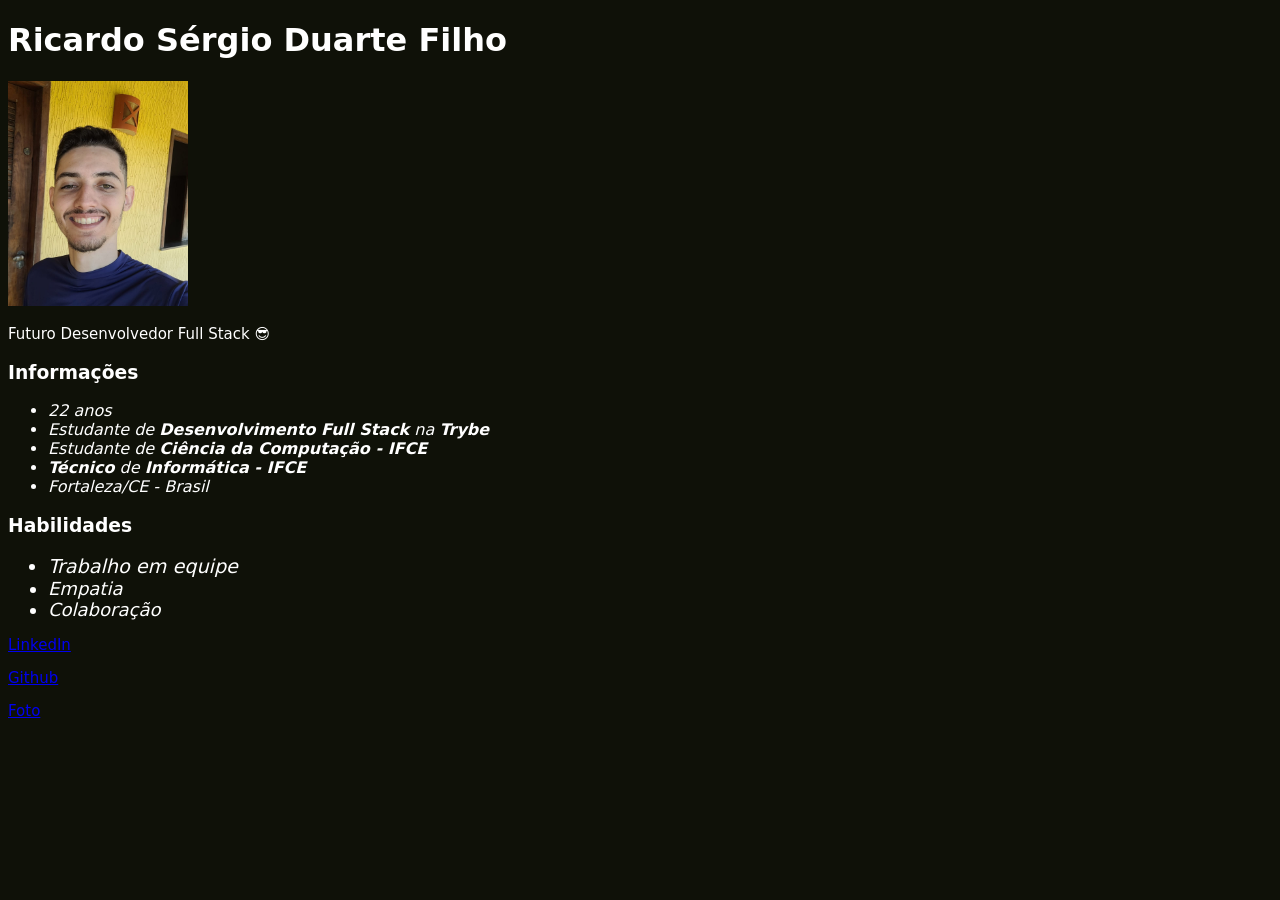
==== index.html @ 1f21696d "Ajuste de texto" ====
<!DOCTYPE html>
<html lang="pt-br">
<head>
    <meta charset="UTF-8">
    <meta http-equiv="X-UA-Compatible" content="IE=edge">
    <meta name="viewport" content="width=device-width, initial-scale=1.0">
    <title>Ricardo Sérgio Duarte Filho</title>
    <link rel="stylesheet" href="style.css">
</head>
<body>

    <h1 class="fonte">Ricardo Sérgio Duarte Filho</h1>

    <img id="foto" src="minha-foto.jpeg" alt="minha-foto" width="180px">

    <p class="fonte">Futuro Desenvolvedor Full Stack 😎</p>

    <h3 class="fonte">Informações</h3>
    <ul class="fonte">
        <li>22 anos</li>
        <li>Estudante de <strong>Desenvolvimento Full Stack</strong> na <strong>Trybe</strong></li>
        <li>Estudante de <strong>Ciência da Computação - IFCE</strong></li>
        <li><strong>Técnico</strong> de <strong>Informática - IFCE</strong></li>
        <li><em>Fortaleza/CE - Brasil</em></li>
    </ul>

    <h3 class="fonte"><strong>Habilidades</strong></h3>
    <ul>
        <li class="habilidade1">Trabalho em equipe</li>
        <li class="habilidade2">Empatia</li>
        <li class="habilidade3">Colaboração</li>
    </ul>

    <p class="fonte"><a target="_blank" href="https://www.linkedin.com/in/ricardo-duarte-6b5910116/">LinkedIn</a></p>
    <p class="fonte"><a href="https://github.com/ricardosergiodf" target="_blank">Github</a></p>

    <p class="fonte"><a href="#foto">Foto</a></p>

</body>
</html>
---- style.css ----
.fonte{
    font-family: system-ui, -apple-system, BlinkMacSystemFont, 'Segoe UI', Roboto, Oxygen, Ubuntu, Cantarell, 'Open Sans', 'Helvetica Neue', sans-serif;
    color: white;
}
.habilidade1{
    font-size: larger;
}
.habilidade2{
    font-size: large;
}
.habilidade3{
    font-size: large;
}
body{
    background-color: #0F1108;
}
ul{
    color: white;
}
h3{
    color: white;
}
link{
    color: aqua;
}
p{
    font-size: 15px;
}
li{
    font-family: system-ui, -apple-system, BlinkMacSystemFont, 'Segoe UI', Roboto, Oxygen, Ubuntu, Cantarell, 'Open Sans', 'Helvetica Neue', sans-serif;
    color: white;
    font-style: italic;
}
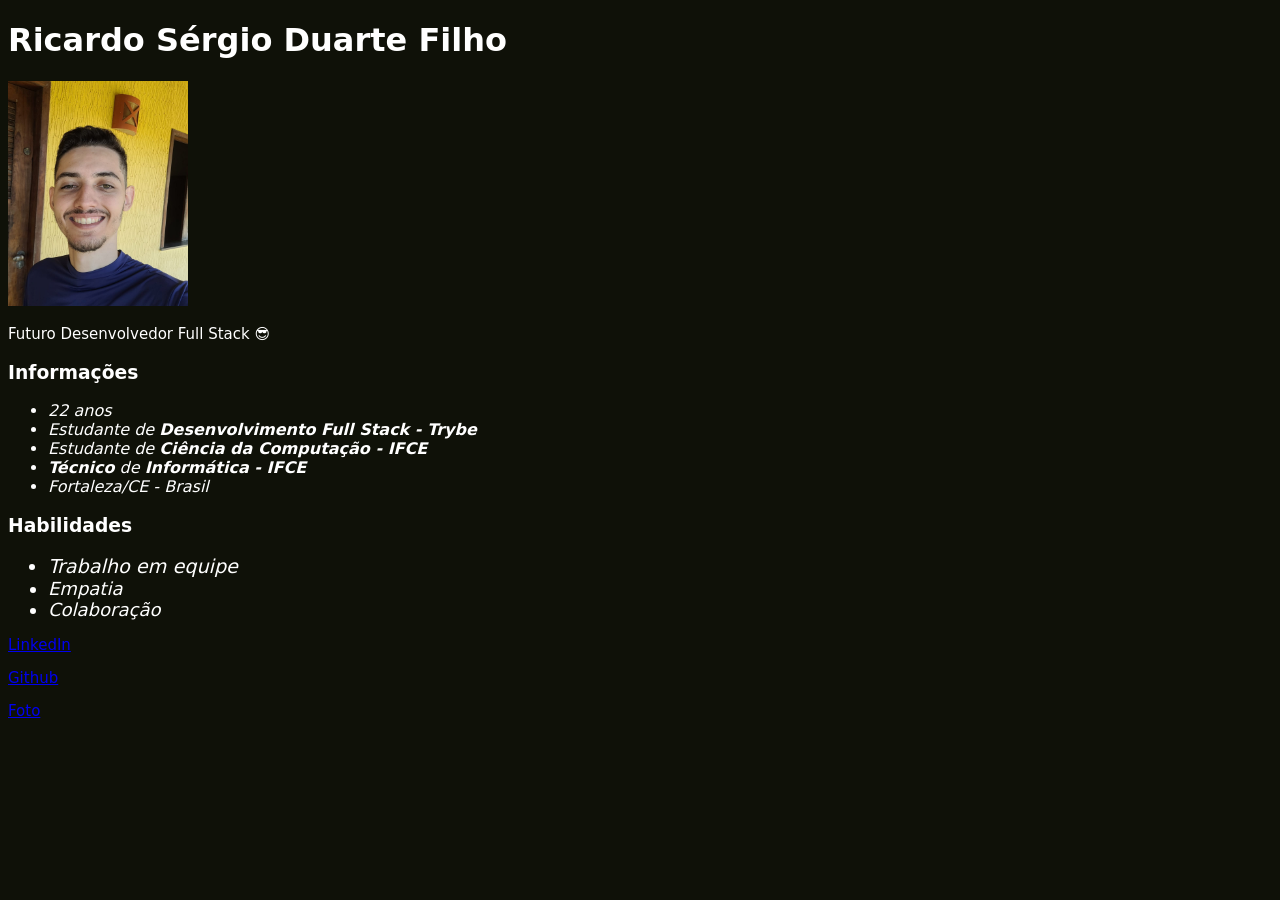
==== commit 86628e4d: "Ajuste de texto" ====
--- a/index.html
+++ b/index.html
@@ -18,7 +18,7 @@
     <h3 class="fonte">Informações</h3>
     <ul class="fonte">
         <li>22 anos</li>
-        <li>Estudante de <strong>Desenvolvimento Full Stack</strong> na <strong>Trybe</strong></li>
+        <li>Estudante de <strong>Desenvolvimento Full Stack - Trybe</strong></li>
         <li>Estudante de <strong>Ciência da Computação - IFCE</strong></li>
         <li><strong>Técnico</strong> de <strong>Informática - IFCE</strong></li>
         <li><em>Fortaleza/CE - Brasil</em></li>
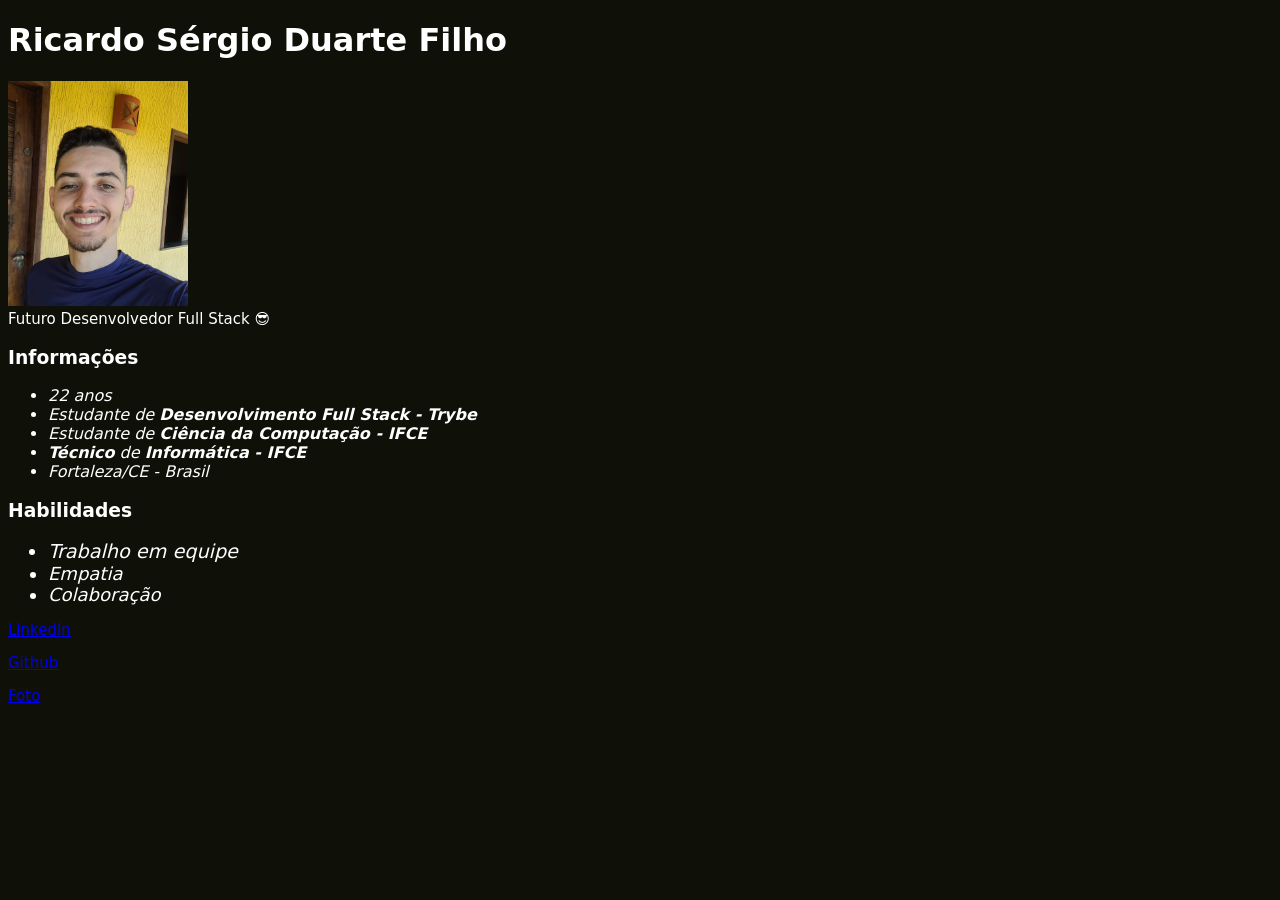
==== commit 31ee26d5: "Ajuste de texto" ====
--- a/index.html
+++ b/index.html
@@ -11,9 +11,8 @@
 
     <h1 class="fonte">Ricardo Sérgio Duarte Filho</h1>
 
-    <img id="foto" src="minha-foto.jpeg" alt="minha-foto" width="180px">
-
-    <p class="fonte">Futuro Desenvolvedor Full Stack 😎</p>
+    <p class="fonte"><img id="foto" src="minha-foto.jpeg" alt="minha-foto" width="180px">
+        <br>Futuro Desenvolvedor Full Stack 😎</p>
 
     <h3 class="fonte">Informações</h3>
     <ul class="fonte">
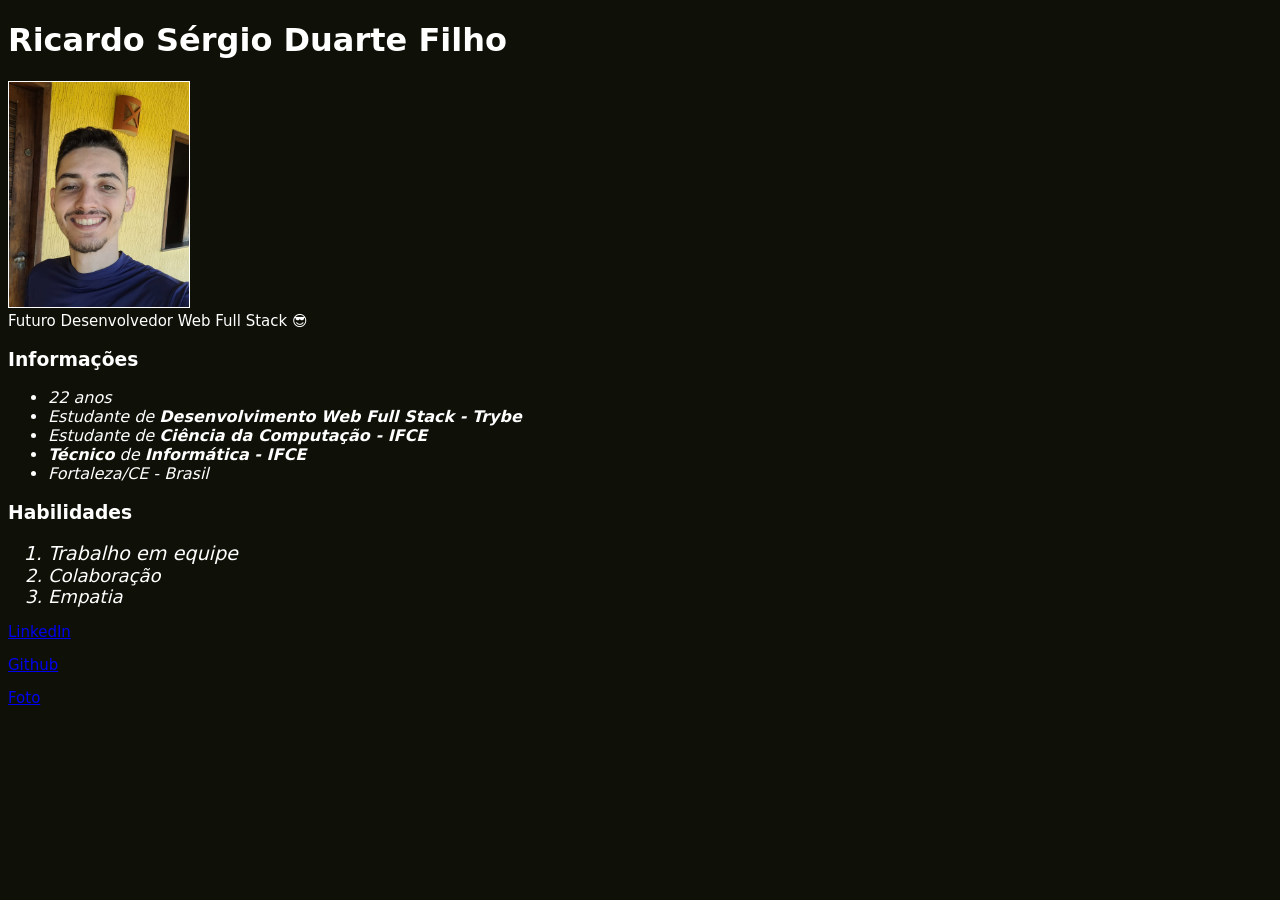
==== commit 37a80bb1: "Atualiza portfolio" ====
--- a/index.html
+++ b/index.html
@@ -9,31 +9,41 @@
 </head>
 <body>
 
-    <h1 class="fonte">Ricardo Sérgio Duarte Filho</h1>
+    <div>
+        <div>
+            <h1 class="fonte" id="nome">Ricardo Sérgio Duarte Filho</h1>
+        </div>
 
-    <p class="fonte"><img id="foto" src="minha-foto.jpeg" alt="minha-foto" width="180px">
-        <br>Futuro Desenvolvedor Full Stack 😎</p>
+        <div>
+            
+        </div><p class="fonte"><img id="foto" src="minha-foto.jpeg" alt="minha-foto" width="180px">
+            <br descricao>Futuro Desenvolvedor Web Full Stack 😎</p>
+    </div>
 
     <h3 class="fonte">Informações</h3>
     <ul class="fonte">
         <li>22 anos</li>
-        <li>Estudante de <strong>Desenvolvimento Full Stack - Trybe</strong></li>
+        <li>Estudante de <strong>Desenvolvimento Web Full Stack - Trybe</strong></li>
         <li>Estudante de <strong>Ciência da Computação - IFCE</strong></li>
         <li><strong>Técnico</strong> de <strong>Informática - IFCE</strong></li>
         <li><em>Fortaleza/CE - Brasil</em></li>
     </ul>
 
-    <h3 class="fonte"><strong>Habilidades</strong></h3>
-    <ul>
-        <li class="habilidade1">Trabalho em equipe</li>
-        <li class="habilidade2">Empatia</li>
-        <li class="habilidade3">Colaboração</li>
-    </ul>
+    <div>
+        <h3 class="fonte"><strong>Habilidades</strong></h3>
+    <ol>
+        <li class="habilidade1 impar">Trabalho em equipe</li>
+        <li class="habilidade2">Colaboração</li>
+        <li class="habilidade3 impar">Empatia</li>
+    </ol>
+    </div>
 
-    <p class="fonte"><a target="_blank" href="https://www.linkedin.com/in/ricardo-duarte-6b5910116/">LinkedIn</a></p>
+    <div>
+        <p class="fonte"><a target="_blank" href="https://www.linkedin.com/in/ricardo-duarte-6b5910116/">LinkedIn</a></p>
     <p class="fonte"><a href="https://github.com/ricardosergiodf" target="_blank">Github</a></p>
 
     <p class="fonte"><a href="#foto">Foto</a></p>
+    </div>
 
 </body>
 </html>
--- a/style.css
+++ b/style.css
@@ -2,30 +2,52 @@
     font-family: system-ui, -apple-system, BlinkMacSystemFont, 'Segoe UI', Roboto, Oxygen, Ubuntu, Cantarell, 'Open Sans', 'Helvetica Neue', sans-serif;
     color: white;
 }
+
+.descricao {
+    left: 300px;
+}
+
 .habilidade1{
     font-size: larger;
 }
+
 .habilidade2{
     font-size: large;
 }
+
 .habilidade3{
     font-size: large;
 }
+
+.impar:hover {
+    font-weight: bold;
+}
+
+#foto {
+    padding: 1px;
+    background-color: white;
+}
+
 body{
     background-color: #0F1108;
 }
+
 ul{
     color: white;
 }
+
 h3{
     color: white;
 }
+
 link{
     color: aqua;
 }
+
 p{
     font-size: 15px;
 }
+
 li{
     font-family: system-ui, -apple-system, BlinkMacSystemFont, 'Segoe UI', Roboto, Oxygen, Ubuntu, Cantarell, 'Open Sans', 'Helvetica Neue', sans-serif;
     color: white;
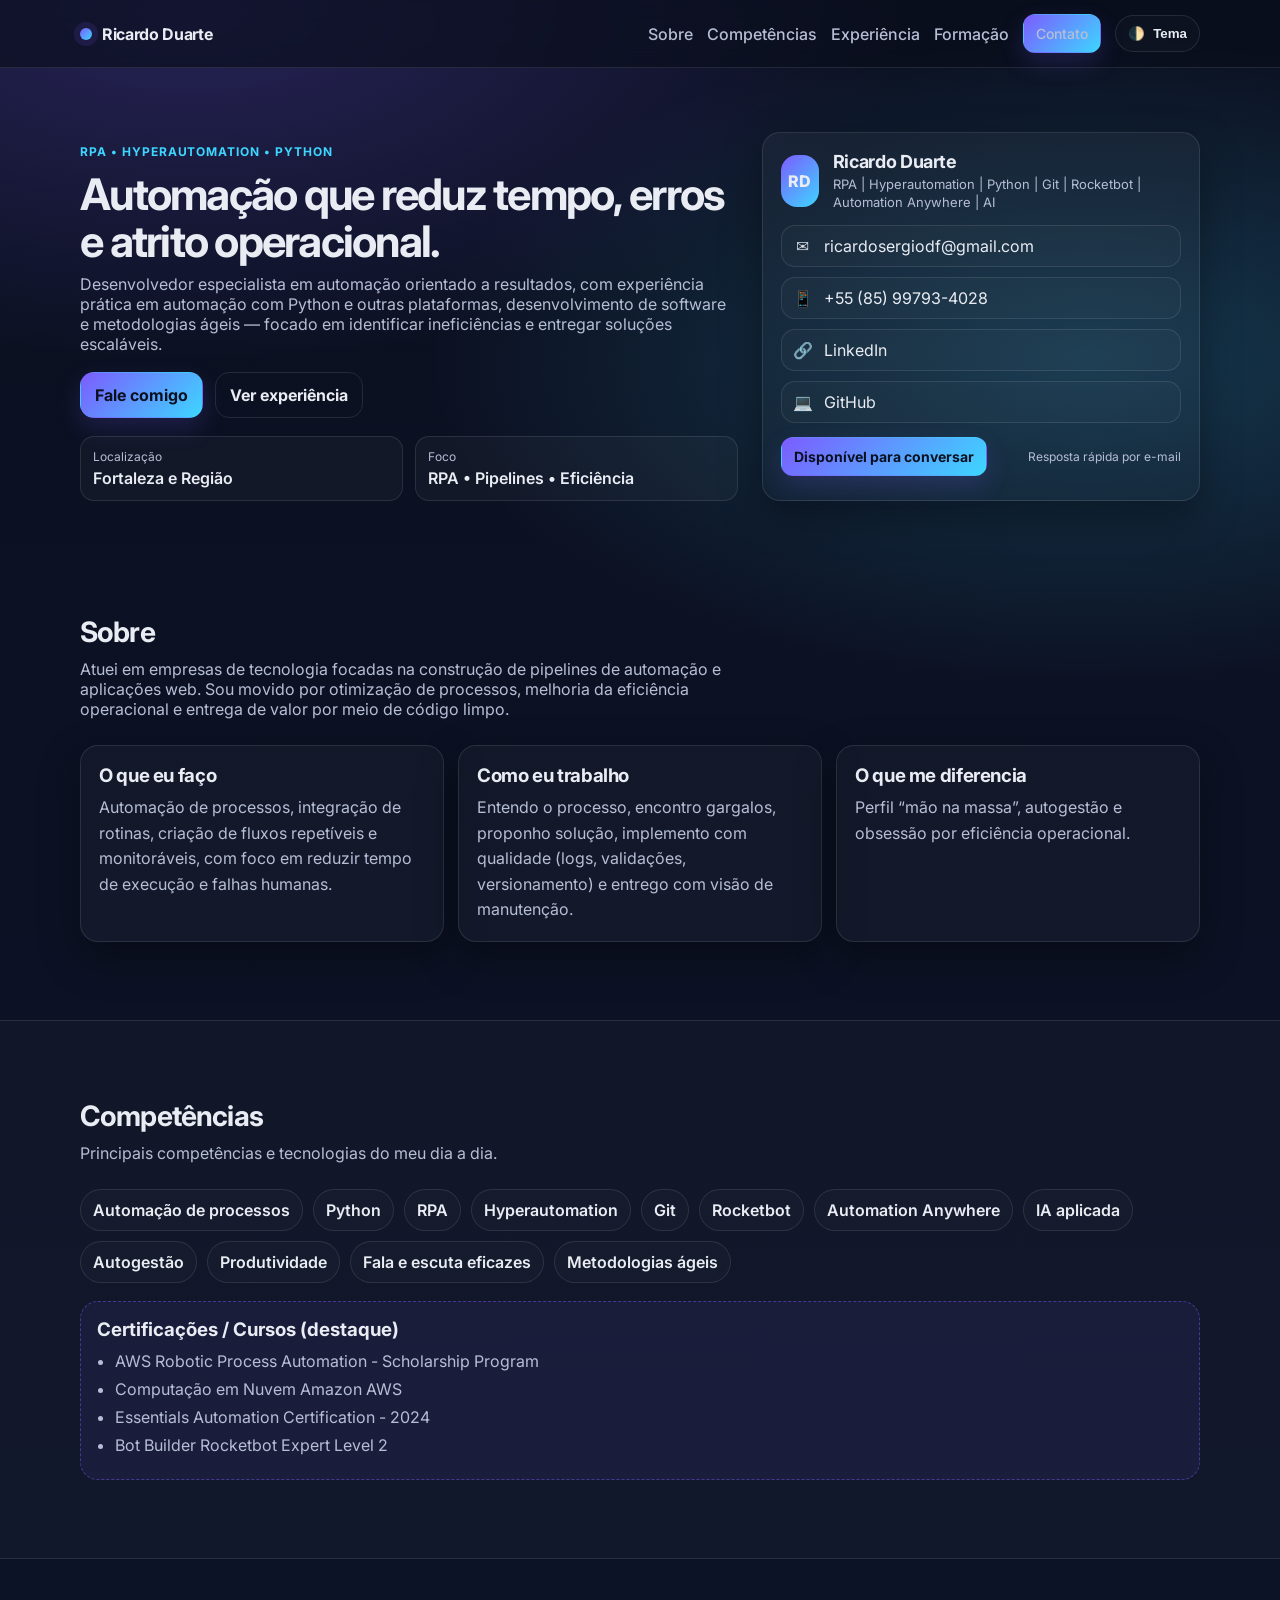
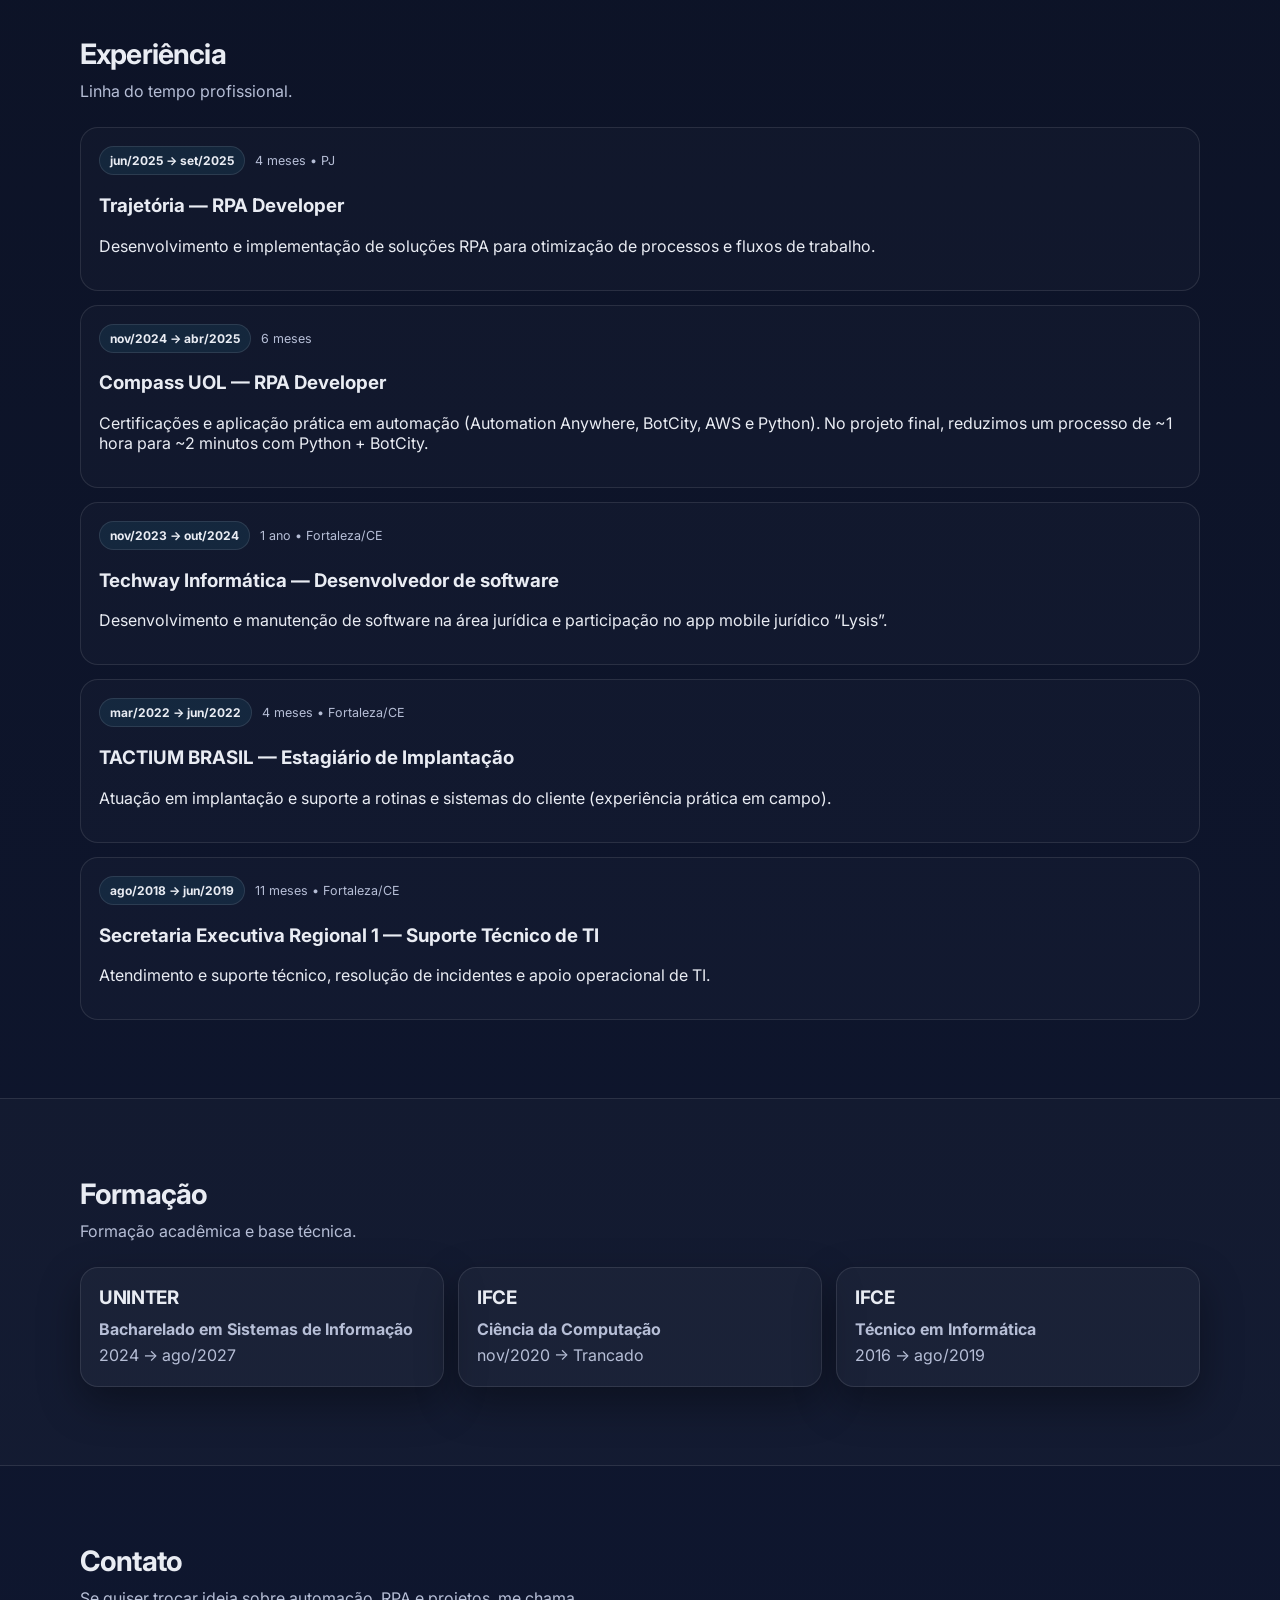
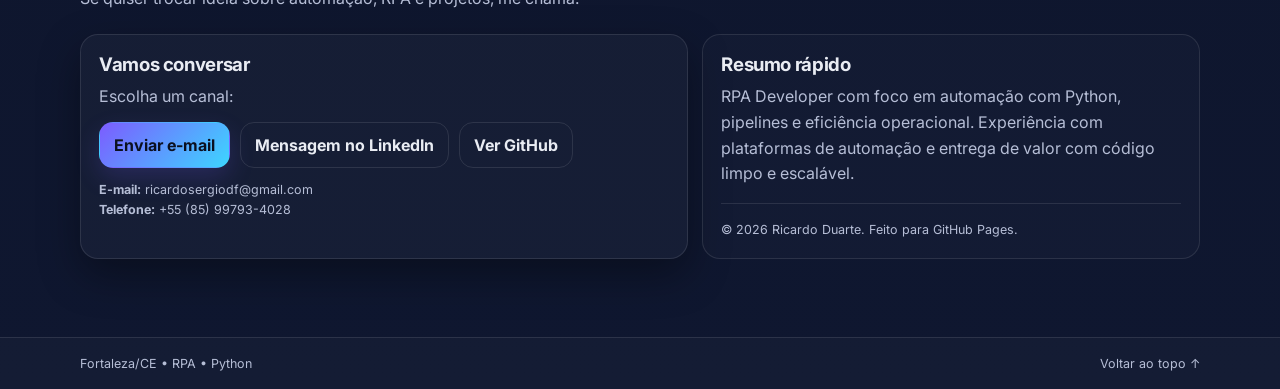
==== commit 3feef173: "Alteração geral + ajustes visuais significativos + experiencias" ====
--- a/index.html
+++ b/index.html
@@ -1,49 +1,343 @@
-<!DOCTYPE html>
-<html lang="pt-br">
+<!doctype html>
+<html lang="pt-BR">
 <head>
-    <meta charset="UTF-8">
-    <meta http-equiv="X-UA-Compatible" content="IE=edge">
-    <meta name="viewport" content="width=device-width, initial-scale=1.0">
-    <title>Ricardo Sérgio Duarte Filho</title>
-    <link rel="stylesheet" href="style.css">
+  <meta charset="utf-8" />
+  <meta name="viewport" content="width=device-width,initial-scale=1" />
+  <meta name="description" content="Portfólio de Ricardo Duarte - RPA | Hyperautomation | Python" />
+  <title>Ricardo Duarte • RPA Developer</title>
+  <link rel="preconnect" href="https://fonts.googleapis.com">
+  <link rel="preconnect" href="https://fonts.gstatic.com" crossorigin>
+  <link href="https://fonts.googleapis.com/css2?family=Inter:wght@400;500;600;700&display=swap" rel="stylesheet">
+  <link rel="stylesheet" href="styles.css" />
 </head>
+
 <body>
-
-    <div>
-        <div>
-            <h1 class="fonte" id="nome">Ricardo Sérgio Duarte Filho</h1>
-        </div>
-
-        <div>
-            
-        </div><p class="fonte"><img id="foto" src="minha-foto.jpeg" alt="minha-foto" width="180px">
-            <br descricao>Futuro Desenvolvedor Web Full Stack 😎</p>
+  <a class="skip" href="#conteudo">Pular para o conteúdo</a>
+
+  <header class="header">
+    <div class="container header__inner">
+      <a class="brand" href="#topo" aria-label="Ir para o topo">
+        <span class="brand__dot" aria-hidden="true"></span>
+        <span class="brand__text">Ricardo Duarte</span>
+      </a>
+
+      <nav class="nav" aria-label="Navegação principal">
+        <button class="nav__toggle" id="navToggle" aria-expanded="false" aria-controls="navLinks">
+          <span class="nav__toggleBar"></span>
+          <span class="nav__toggleBar"></span>
+          <span class="nav__toggleBar"></span>
+          <span class="sr-only">Abrir menu</span>
+        </button>
+
+        <div class="nav__links" id="navLinks">
+          <a href="#sobre">Sobre</a>
+          <a href="#competencias">Competências</a>
+          <a href="#experiencia">Experiência</a>
+          <a href="#formacao">Formação</a>
+          <a href="#contato" class="btn btn--sm">Contato</a>
+          <button id="themeToggle" class="chip" type="button" aria-label="Alternar tema">
+            <span aria-hidden="true">🌓</span> Tema
+          </button>
+        </div>
+      </nav>
     </div>
-
-    <h3 class="fonte">Informações</h3>
-    <ul class="fonte">
-        <li>22 anos</li>
-        <li>Estudante de <strong>Desenvolvimento Web Full Stack - Trybe</strong></li>
-        <li>Estudante de <strong>Ciência da Computação - IFCE</strong></li>
-        <li><strong>Técnico</strong> de <strong>Informática - IFCE</strong></li>
-        <li><em>Fortaleza/CE - Brasil</em></li>
-    </ul>
-
-    <div>
-        <h3 class="fonte"><strong>Habilidades</strong></h3>
-    <ol>
-        <li class="habilidade1 impar">Trabalho em equipe</li>
-        <li class="habilidade2">Colaboração</li>
-        <li class="habilidade3 impar">Empatia</li>
-    </ol>
+  </header>
+
+  <main id="conteudo">
+    <!-- HERO -->
+    <section class="hero" id="topo">
+      <div class="container hero__grid">
+        <div class="hero__content">
+          <p class="kicker">RPA • Hyperautomation • Python</p>
+          <h1>Automação que reduz tempo, erros e atrito operacional.</h1>
+
+          <p class="lead">
+            Desenvolvedor especialista em automação orientado a resultados, com experiência prática em automação com Python e outras plataformas,
+            desenvolvimento de software e metodologias ágeis — focado em identificar ineficiências e entregar soluções escaláveis.
+          </p>
+
+          <div class="hero__cta">
+            <a class="btn" href="#contato">Fale comigo</a>
+            <a class="btn btn--ghost" href="#experiencia">Ver experiência</a>
+          </div>
+
+          <div class="hero__meta">
+            <div class="metaCard">
+              <span class="metaCard__label">Localização</span>
+              <span class="metaCard__value">Fortaleza e Região</span>
+            </div>
+            <div class="metaCard">
+              <span class="metaCard__label">Foco</span>
+              <span class="metaCard__value">RPA • Pipelines • Eficiência</span>
+            </div>
+          </div>
+        </div>
+
+        <aside class="hero__aside" aria-label="Cartão de perfil">
+          <div class="profileCard">
+            <div class="profileCard__top">
+              <div class="avatar" aria-hidden="true">RD</div>
+              <div>
+                <h2 class="profileCard__name">Ricardo Duarte</h2>
+                <p class="profileCard__role">RPA | Hyperautomation | Python | Git | Rocketbot | Automation Anywhere | AI</p>
+              </div>
+            </div>
+
+            <div class="profileCard__links">
+              <a class="linkRow" href="mailto:ricardosergiodf@gmail.com">
+                <span class="linkRow__icon" aria-hidden="true">✉️</span>
+                <span>ricardosergiodf@gmail.com</span>
+              </a>
+
+              <a class="linkRow" href="tel:8+555997934028">
+                <span class="linkRow__icon" aria-hidden="true">📱</span>
+                <span>+55 (85) 99793-4028</span>
+              </a>
+
+              <a class="linkRow" href="https://www.linkedin.com/in/ricardo-duarte-dev" target="_blank" rel="noreferrer">
+                <span class="linkRow__icon" aria-hidden="true">🔗</span>
+                <span>LinkedIn</span>
+              </a>
+
+              <a class="linkRow" href="https://github.com/ricardosergiodf" target="_blank" rel="noreferrer">
+                <span class="linkRow__icon" aria-hidden="true">💻</span>
+                <span>GitHub</span>
+              </a>
+            </div>
+
+            <div class="profileCard__footer">
+              <a class="btn btn--sm" href="#contato">Disponível para conversar</a>
+              <span class="hint">Resposta rápida por e-mail</span>
+            </div>
+          </div>
+        </aside>
+      </div>
+    </section>
+
+    <!-- SOBRE -->
+    <section class="section" id="sobre">
+      <div class="container">
+        <div class="section__head">
+          <h2>Sobre</h2>
+          <p>
+            Atuei em empresas de tecnologia focadas na construção de pipelines de automação e aplicações web.
+            Sou movido por otimização de processos, melhoria da eficiência operacional e entrega de valor por meio de código limpo.
+          </p>
+        </div>
+
+        <div class="cardsGrid">
+          <article class="card">
+            <h3>O que eu faço</h3>
+            <p>
+              Automação de processos, integração de rotinas, criação de fluxos repetíveis e monitoráveis,
+              com foco em reduzir tempo de execução e falhas humanas.
+            </p>
+          </article>
+
+          <article class="card">
+            <h3>Como eu trabalho</h3>
+            <p>
+              Entendo o processo, encontro gargalos, proponho solução, implemento com qualidade (logs, validações, versionamento)
+              e entrego com visão de manutenção.
+            </p>
+          </article>
+
+          <article class="card">
+            <h3>O que me diferencia</h3>
+            <p>
+              Perfil “mão na massa”, autogestão e obsessão por eficiência operacional.
+            </p>
+          </article>
+        </div>
+      </div>
+    </section>
+
+    <!-- COMPETÊNCIAS -->
+    <section class="section section--alt" id="competencias">
+      <div class="container">
+        <div class="section__head">
+          <h2>Competências</h2>
+          <p>Principais competências e tecnologias do meu dia a dia.</p>
+        </div>
+
+        <div class="chips" role="list">
+          <span class="chip" role="listitem">Automação de processos</span>
+          <span class="chip" role="listitem">Python</span>
+          <span class="chip" role="listitem">RPA</span>
+          <span class="chip" role="listitem">Hyperautomation</span>
+          <span class="chip" role="listitem">Git</span>
+          <span class="chip" role="listitem">Rocketbot</span>
+          <span class="chip" role="listitem">Automation Anywhere</span>
+          <span class="chip" role="listitem">IA aplicada</span>
+          <span class="chip" role="listitem">Autogestão</span>
+          <span class="chip" role="listitem">Produtividade</span>
+          <span class="chip" role="listitem">Fala e escuta eficazes</span>
+          <span class="chip" role="listitem">Metodologias ágeis</span>
+        </div>
+
+        <div class="callout">
+          <h3>Certificações / Cursos (destaque)</h3>
+          <ul class="list">
+            <li>AWS Robotic Process Automation - Scholarship Program</li>
+            <li>Computação em Nuvem Amazon AWS</li>
+            <li>Essentials Automation Certification - 2024</li>
+            <li>Bot Builder Rocketbot Expert Level 2</li>
+          </ul>
+        </div>
+      </div>
+    </section>
+
+    <!-- EXPERIÊNCIA -->
+    <section class="section" id="experiencia">
+      <div class="container">
+        <div class="section__head">
+          <h2>Experiência</h2>
+          <p>Linha do tempo profissional.</p>
+        </div>
+
+        <div class="timeline">
+          <article class="timelineItem">
+            <div class="timelineItem__meta">
+              <span class="badge">jun/2025 → set/2025</span>
+              <span class="small">4 meses • PJ</span>
+            </div>
+            <h3>Trajetória — RPA Developer</h3>
+            <p>
+              Desenvolvimento e implementação de soluções RPA para otimização de processos e fluxos de trabalho.
+            </p>
+          </article>
+
+          <article class="timelineItem">
+            <div class="timelineItem__meta">
+              <span class="badge">nov/2024 → abr/2025</span>
+              <span class="small">6 meses</span>
+            </div>
+            <h3>Compass UOL — RPA Developer</h3>
+            <p>
+              Certificações e aplicação prática em automação (Automation Anywhere, BotCity, AWS e Python).
+              No projeto final, reduzimos um processo de ~1 hora para ~2 minutos com Python + BotCity.
+            </p>
+          </article>
+
+          <article class="timelineItem">
+            <div class="timelineItem__meta">
+              <span class="badge">nov/2023 → out/2024</span>
+              <span class="small">1 ano • Fortaleza/CE</span>
+            </div>
+            <h3>Techway Informática — Desenvolvedor de software</h3>
+            <p>
+              Desenvolvimento e manutenção de software na área jurídica e participação no app mobile jurídico “Lysis”.
+            </p>
+          </article>
+
+          <article class="timelineItem">
+            <div class="timelineItem__meta">
+              <span class="badge">mar/2022 → jun/2022</span>
+              <span class="small">4 meses • Fortaleza/CE</span>
+            </div>
+            <h3>TACTIUM BRASIL — Estagiário de Implantação</h3>
+            <p>Atuação em implantação e suporte a rotinas e sistemas do cliente (experiência prática em campo).</p>
+          </article>
+
+          <article class="timelineItem">
+            <div class="timelineItem__meta">
+              <span class="badge">ago/2018 → jun/2019</span>
+              <span class="small">11 meses • Fortaleza/CE</span>
+            </div>
+            <h3>Secretaria Executiva Regional 1 — Suporte Técnico de TI</h3>
+            <p>Atendimento e suporte técnico, resolução de incidentes e apoio operacional de TI.</p>
+          </article>
+        </div>
+      </div>
+    </section>
+
+    <!-- FORMAÇÃO -->
+    <section class="section section--alt" id="formacao">
+      <div class="container">
+        <div class="section__head">
+          <h2>Formação</h2>
+          <p>Formação acadêmica e base técnica.</p>
+        </div>
+
+        <div class="cardsGrid">
+          <article class="card">
+            <h3>UNINTER</h3>
+            <p><strong>Bacharelado em Sistemas de Informação</strong></p>
+            <p class="muted">2024 → ago/2027</p>
+          </article>
+
+          <article class="card">
+            <h3>IFCE</h3>
+            <p><strong>Ciência da Computação</strong></p>
+            <p class="muted">nov/2020 → Trancado</p>
+          </article>
+
+          <article class="card">
+            <h3>IFCE</h3>
+            <p><strong>Técnico em Informática</strong></p>
+            <p class="muted">2016 → ago/2019</p>
+          </article>
+        </div>
+      </div>
+    </section>
+
+    <!-- CONTATO -->
+    <section class="section" id="contato">
+      <div class="container">
+        <div class="section__head">
+          <h2>Contato</h2>
+          <p>Se quiser trocar ideia sobre automação, RPA e projetos, me chama.</p>
+        </div>
+
+        <div class="contactGrid">
+          <div class="card">
+            <h3>Vamos conversar</h3>
+            <p class="muted">Escolha um canal:</p>
+
+            <div class="contactActions">
+              <a class="btn" href="mailto:ricardosergiodf@gmail.com?subject=Contato%20-%20Portf%C3%B3lio">
+                Enviar e-mail
+              </a>
+              <a class="btn btn--ghost" href="https://www.linkedin.com/in/ricardo-duarte-dev" target="_blank" rel="noreferrer">
+                Mensagem no LinkedIn
+              </a>
+              <a class="btn btn--ghost" href="https://github.com/ricardosergiodf" target="_blank" rel="noreferrer">
+                Ver GitHub
+              </a>
+            </div>
+
+            <p class="small">
+              <strong>E-mail:</strong> ricardosergiodf@gmail.com<br/>
+              <strong>Telefone:</strong> +55 (85) 99793-4028
+            </p>
+          </div>
+
+          <div class="card card--soft">
+            <h3>Resumo rápido</h3>
+            <p>
+              RPA Developer com foco em automação com Python, pipelines e eficiência operacional. Experiência com plataformas
+              de automação e entrega de valor com código limpo e escalável.
+            </p>
+
+            <div class="divider"></div>
+
+            <p class="small muted">
+              © <span id="year"></span> Ricardo Duarte. Feito para GitHub Pages.
+            </p>
+          </div>
+        </div>
+      </div>
+    </section>
+
+  </main>
+
+  <footer class="footer">
+    <div class="container footer__inner">
+      <span class="small muted">Fortaleza/CE • RPA • Python</span>
+      <a class="small" href="#topo">Voltar ao topo ↑</a>
     </div>
-
-    <div>
-        <p class="fonte"><a target="_blank" href="https://www.linkedin.com/in/ricardo-duarte-6b5910116/">LinkedIn</a></p>
-    <p class="fonte"><a href="https://github.com/ricardosergiodf" target="_blank">Github</a></p>
-
-    <p class="fonte"><a href="#foto">Foto</a></p>
-    </div>
-
+  </footer>
+
+  <script src="script.js"></script>
 </body>
-</html>+</html>
--- a/styles.css
+++ b/styles.css
@@ -0,0 +1,332 @@
+:root{
+  --bg: #0b1020;
+  --bg2:#0f1730;
+  --card:#111a33;
+  --text:#e9ecf3;
+  --muted:#b6bed6;
+  --line: rgba(255,255,255,.10);
+  --brand:#7c5cff;
+  --brand2:#3dd6ff;
+  --shadow: 0 16px 40px rgba(0,0,0,.35);
+  --radius: 18px;
+  --max: 1120px;
+}
+
+[data-theme="light"]{
+  --bg:#f7f8fc;
+  --bg2:#eef1fb;
+  --card:#ffffff;
+  --text:#0f172a;
+  --muted:#475569;
+  --line: rgba(2,6,23,.10);
+  --shadow: 0 16px 40px rgba(2,6,23,.08);
+}
+
+*{ box-sizing:border-box; }
+html{ scroll-behavior:smooth; }
+body{
+  margin:0;
+  font-family: Inter, system-ui, -apple-system, Segoe UI, Roboto, Arial, sans-serif;
+  background: radial-gradient(1200px 600px at 15% 0%, rgba(124,92,255,.25), transparent 60%),
+              radial-gradient(1200px 600px at 85% 10%, rgba(61,214,255,.20), transparent 55%),
+              linear-gradient(180deg, var(--bg), var(--bg2));
+  color:var(--text);
+}
+
+a{ color:inherit; text-decoration:none; }
+a:hover{ opacity:.9; }
+
+.container{
+  width: min(var(--max), calc(100% - 40px));
+  margin-inline:auto;
+}
+
+.skip{
+  position:absolute; left:-999px; top:0;
+  background:var(--card); border:1px solid var(--line);
+  padding:10px 12px; border-radius:10px;
+}
+.skip:focus{ left:12px; top:12px; z-index:999; }
+
+.header{
+  position:sticky; top:0; z-index:50;
+  background: rgba(10,14,28,.65);
+  backdrop-filter: blur(10px);
+  border-bottom:1px solid var(--line);
+}
+[data-theme="light"] .header{
+  background: rgba(247,248,252,.75);
+}
+
+.header__inner{
+  display:flex; align-items:center; justify-content:space-between;
+  padding:14px 0;
+}
+
+.brand{ display:flex; align-items:center; gap:10px; }
+.brand__dot{
+  width:12px; height:12px; border-radius:999px;
+  background: linear-gradient(135deg, var(--brand), var(--brand2));
+  box-shadow: 0 0 0 6px rgba(124,92,255,.12);
+}
+.brand__text{ font-weight:700; letter-spacing:-0.02em; }
+
+.nav{ display:flex; align-items:center; gap:14px; }
+.nav__toggle{
+  display:none;
+  background:transparent; border:0; cursor:pointer;
+  padding:10px; border-radius:12px;
+}
+.nav__toggleBar{
+  display:block; width:20px; height:2px; background:var(--text);
+  margin:4px 0; border-radius:2px;
+}
+.nav__links{ display:flex; align-items:center; gap:14px; }
+.nav__links a{ font-weight:500; color:var(--muted); }
+.nav__links a:hover{ color:var(--text); }
+
+.section{ padding:78px 0; }
+.section--alt{ background: rgba(255,255,255,.02); border-top:1px solid var(--line); border-bottom:1px solid var(--line); }
+[data-theme="light"] .section--alt{ background: rgba(2,6,23,.02); }
+
+.section__head{
+  display:grid;
+  grid-template-columns: 1fr;
+  gap:10px;
+  margin-bottom:26px;
+}
+.section__head h2{
+  margin:0;
+  font-size: clamp(22px, 2.2vw, 30px);
+  letter-spacing:-0.03em;
+}
+.section__head p{ margin:0; color:var(--muted); max-width:70ch; }
+
+.hero{ padding:64px 0 36px; }
+.hero__grid{
+  display:grid;
+  grid-template-columns: 1.2fr .8fr;
+  gap:24px;
+  align-items:stretch;
+}
+.kicker{
+  color: var(--brand2);
+  font-weight:700;
+  letter-spacing:.08em;
+  text-transform:uppercase;
+  font-size:12px;
+}
+.hero h1{
+  margin:10px 0 10px;
+  font-size: clamp(30px, 3.4vw, 46px);
+  letter-spacing:-0.04em;
+  line-height:1.07;
+}
+.lead{ margin:0 0 18px; color:var(--muted); max-width:70ch; }
+
+.hero__cta{ display:flex; gap:12px; flex-wrap:wrap; margin-top:18px; }
+
+.hero__meta{
+  display:grid;
+  grid-template-columns: repeat(2, minmax(0,1fr));
+  gap:12px;
+  margin-top:18px;
+}
+.metaCard{
+  background: rgba(255,255,255,.03);
+  border:1px solid var(--line);
+  border-radius: 14px;
+  padding:12px 12px;
+}
+[data-theme="light"] .metaCard{ background: rgba(2,6,23,.02); }
+.metaCard__label{ display:block; color:var(--muted); font-size:12px; }
+.metaCard__value{ display:block; margin-top:4px; font-weight:600; }
+
+.profileCard{
+  background: linear-gradient(180deg, rgba(255,255,255,.04), rgba(255,255,255,.02));
+  border:1px solid var(--line);
+  border-radius: var(--radius);
+  box-shadow: var(--shadow);
+  padding:18px;
+  height:100%;
+}
+[data-theme="light"] .profileCard{
+  background: linear-gradient(180deg, rgba(2,6,23,.02), rgba(2,6,23,.01));
+}
+.profileCard__top{ display:flex; gap:14px; align-items:center; }
+.avatar{
+  width:52px; height:52px; border-radius:16px;
+  display:grid; place-items:center;
+  font-weight:800;
+  background: linear-gradient(135deg, var(--brand), var(--brand2));
+}
+.profileCard__name{ margin:0; font-size:18px; letter-spacing:-0.02em; }
+.profileCard__role{ margin:4px 0 0; color:var(--muted); font-size:13px; line-height:1.35; }
+
+.profileCard__links{ margin-top:14px; display:grid; gap:10px; }
+.linkRow{
+  display:flex; gap:10px; align-items:center;
+  padding:10px 10px;
+  border:1px solid var(--line);
+  border-radius: 14px;
+  background: rgba(255,255,255,.02);
+}
+[data-theme="light"] .linkRow{ background: rgba(2,6,23,.01); }
+.linkRow__icon{ width:22px; text-align:center; opacity:.9; }
+
+.profileCard__footer{
+  margin-top:14px;
+  display:flex; align-items:center; justify-content:space-between;
+  gap:10px;
+}
+.hint{ color:var(--muted); font-size:12px; }
+
+.btn{
+  display:inline-flex; align-items:center; justify-content:center;
+  gap:10px;
+  padding:12px 14px;
+  border-radius: 14px;
+  border:1px solid transparent;
+  background: linear-gradient(135deg, var(--brand), var(--brand2));
+  color:#0b1020;
+  font-weight:700;
+  cursor:pointer;
+  box-shadow: 0 10px 24px rgba(124,92,255,.18);
+}
+.btn--ghost{
+  background: transparent;
+  border-color: var(--line);
+  color: var(--text);
+  box-shadow:none;
+}
+.btn--sm{ padding:10px 12px; border-radius:12px; font-size:14px; }
+
+.cardsGrid{
+  display:grid;
+  grid-template-columns: repeat(3, minmax(0,1fr));
+  gap:14px;
+}
+.card{
+  background: rgba(255,255,255,.03);
+  border: 1px solid var(--line);
+  border-radius: var(--radius);
+  padding:18px;
+  box-shadow: var(--shadow);
+}
+[data-theme="light"] .card{
+  background: #fff;
+}
+.card--soft{
+  background: rgba(255,255,255,.02);
+  box-shadow:none;
+}
+.card h3{ margin:0 0 8px; letter-spacing:-0.02em; }
+.card p{ margin:0; color:var(--muted); line-height:1.6; }
+
+.chips{ display:flex; flex-wrap:wrap; gap:10px; }
+.chip{
+  display:inline-flex;
+  gap:8px;
+  align-items:center;
+  padding:10px 12px;
+  border:1px solid var(--line);
+  border-radius: 999px;
+  background: rgba(255,255,255,.02);
+  color: var(--text);
+  font-weight:600;
+  cursor: default;
+}
+#themeToggle{ cursor:pointer; }
+[data-theme="light"] .chip{ background: rgba(2,6,23,.02); }
+
+.callout{
+  margin-top:18px;
+  border-radius: var(--radius);
+  border: 1px dashed rgba(124,92,255,.45);
+  padding:16px;
+  background: rgba(124,92,255,.08);
+}
+[data-theme="light"] .callout{ background: rgba(124,92,255,.06); }
+.callout h3{ margin:0 0 10px; }
+.list{ margin:0; padding-left:18px; color:var(--muted); }
+.list li{ margin:8px 0; }
+
+.timeline{ display:grid; gap:14px; }
+.timelineItem{
+  border:1px solid var(--line);
+  background: rgba(255,255,255,.02);
+  border-radius: var(--radius);
+  padding:18px;
+}
+[data-theme="light"] .timelineItem{ background: #fff; }
+.timelineItem__meta{
+  display:flex; align-items:center; gap:10px; flex-wrap:wrap;
+  margin-bottom:8px;
+}
+.badge{
+  display:inline-flex;
+  padding:6px 10px;
+  border-radius:999px;
+  border:1px solid var(--line);
+  background: rgba(61,214,255,.08);
+  font-weight:700;
+  font-size:12px;
+}
+.small{ font-size:12.5px; color:var(--muted); }
+.muted{ color:var(--muted); }
+
+.contactGrid{
+  display:grid;
+  grid-template-columns: 1.1fr .9fr;
+  gap:14px;
+}
+.contactActions{ display:flex; flex-wrap:wrap; gap:10px; margin:12px 0; }
+
+.divider{
+  height:1px; background:var(--line);
+  margin:16px 0;
+}
+
+.footer{
+  border-top:1px solid var(--line);
+  padding:18px 0;
+  background: rgba(255,255,255,.02);
+}
+.footer__inner{
+  display:flex; align-items:center; justify-content:space-between;
+  gap:14px;
+}
+
+/* Responsive */
+@media (max-width: 980px){
+  .hero__grid{ grid-template-columns: 1fr; }
+  .cardsGrid{ grid-template-columns: 1fr; }
+  .contactGrid{ grid-template-columns: 1fr; }
+  .hero__meta{ grid-template-columns: 1fr; }
+}
+
+@media (max-width: 760px){
+  .nav__toggle{ display:inline-flex; }
+  .nav__links{
+    position:absolute;
+    right:20px; top:60px;
+    display:none;
+    flex-direction:column;
+    gap:10px;
+    padding:12px;
+    border:1px solid var(--line);
+    border-radius: 16px;
+    background: rgba(10,14,28,.88);
+    backdrop-filter: blur(10px);
+    min-width: 220px;
+  }
+  [data-theme="light"] .nav__links{ background: rgba(247,248,252,.92); }
+  .nav__links.is-open{ display:flex; }
+}
+.sr-only{
+  position:absolute;
+  width:1px; height:1px;
+  padding:0; margin:-1px;
+  overflow:hidden; clip:rect(0,0,0,0);
+  white-space:nowrap; border:0;
+}
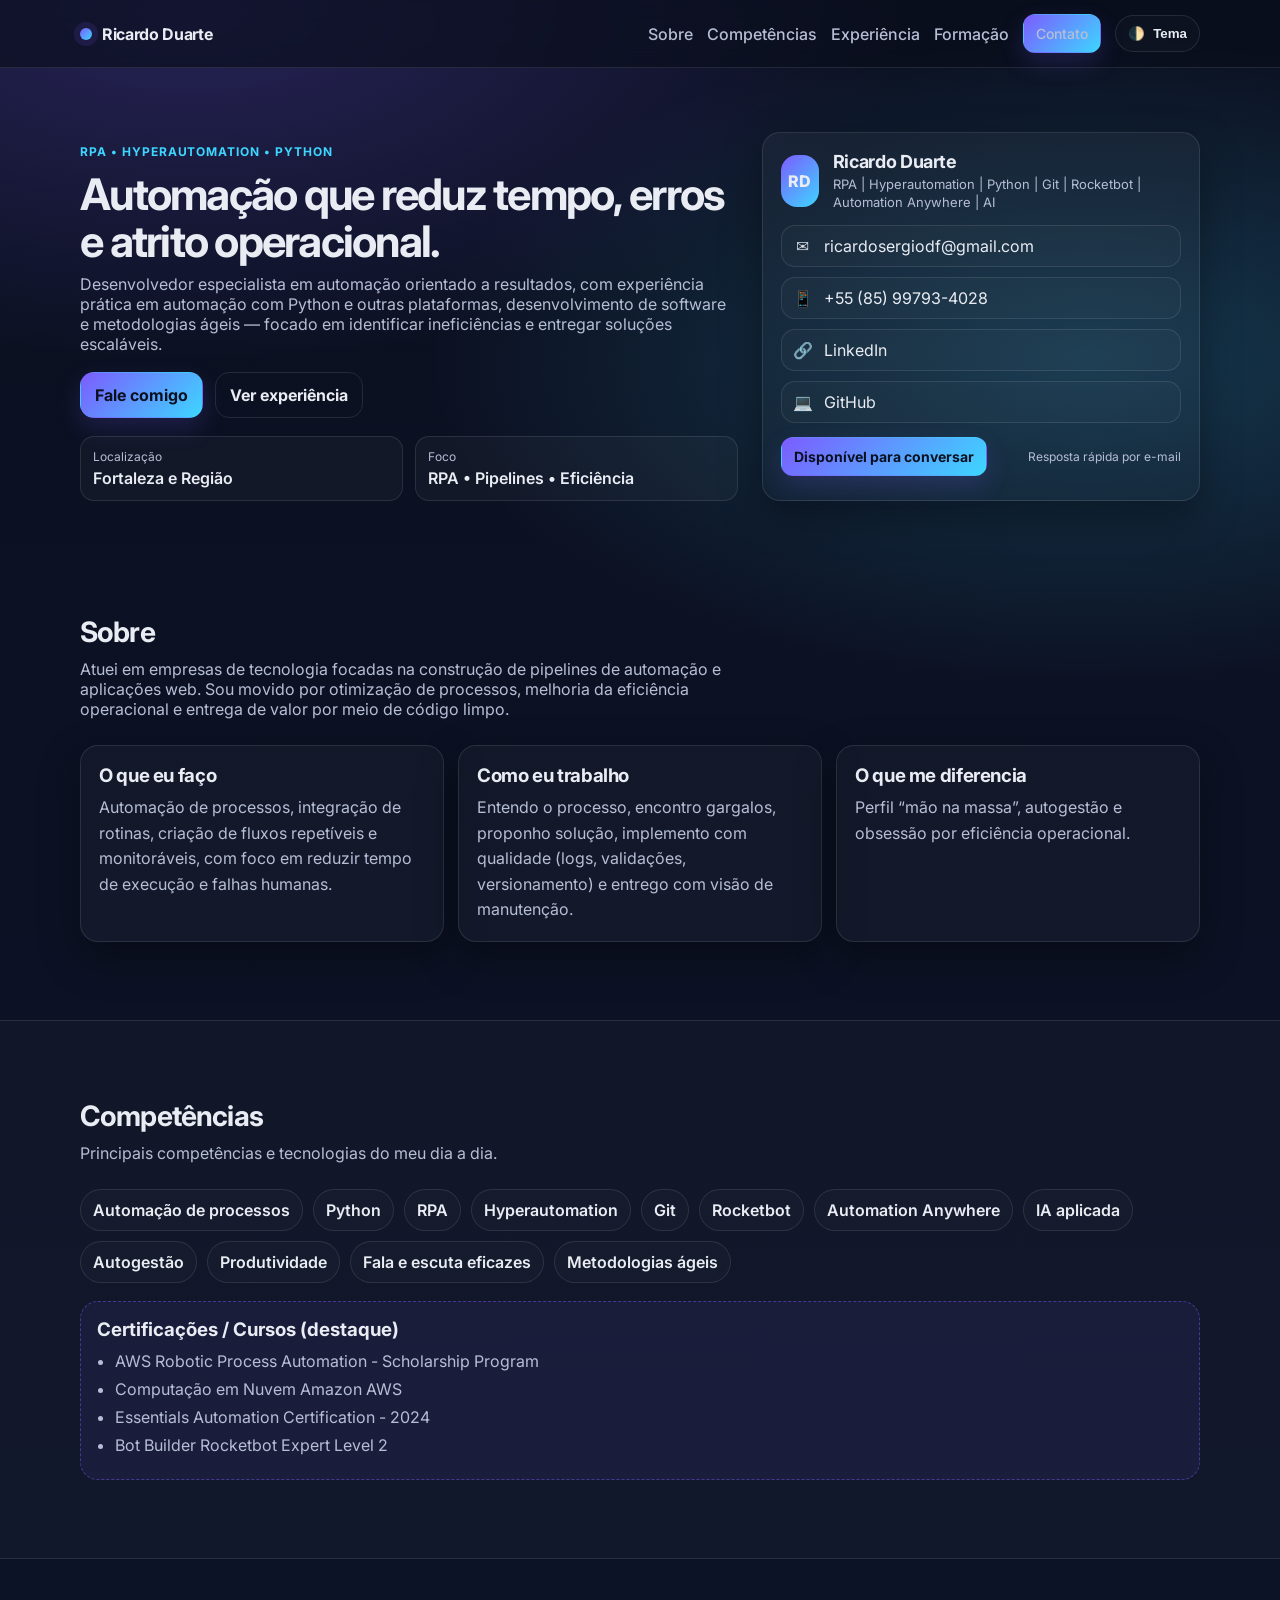
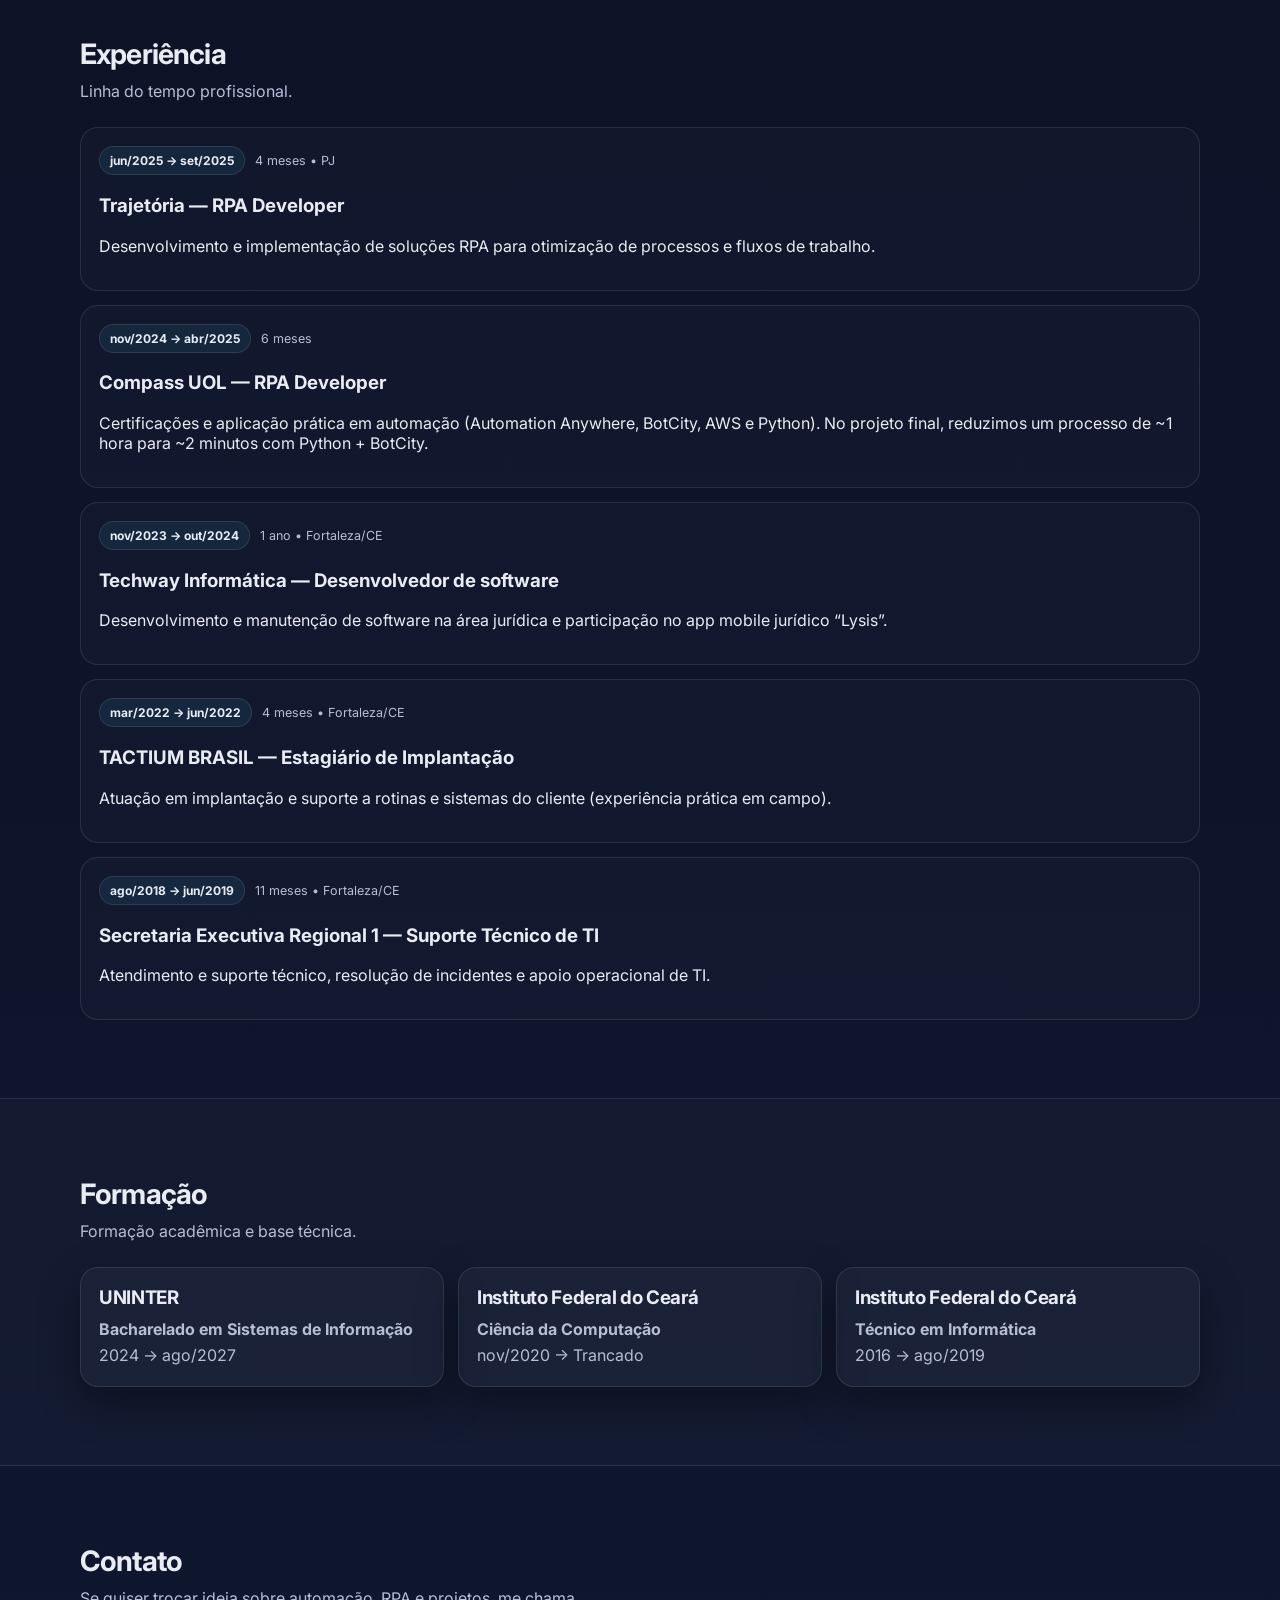
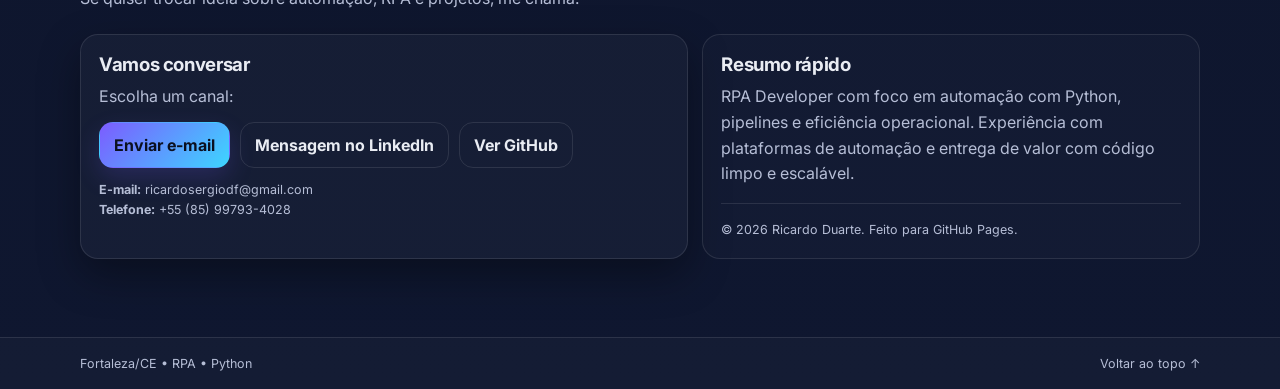
==== commit 1baa93d9: "Ajustes" ====
--- a/index.html
+++ b/index.html
@@ -267,13 +267,13 @@
           </article>
 
           <article class="card">
-            <h3>IFCE</h3>
+            <h3>Instituto Federal do Ceará</h3>
             <p><strong>Ciência da Computação</strong></p>
             <p class="muted">nov/2020 → Trancado</p>
           </article>
 
           <article class="card">
-            <h3>IFCE</h3>
+            <h3>Instituto Federal do Ceará</h3>
             <p><strong>Técnico em Informática</strong></p>
             <p class="muted">2016 → ago/2019</p>
           </article>
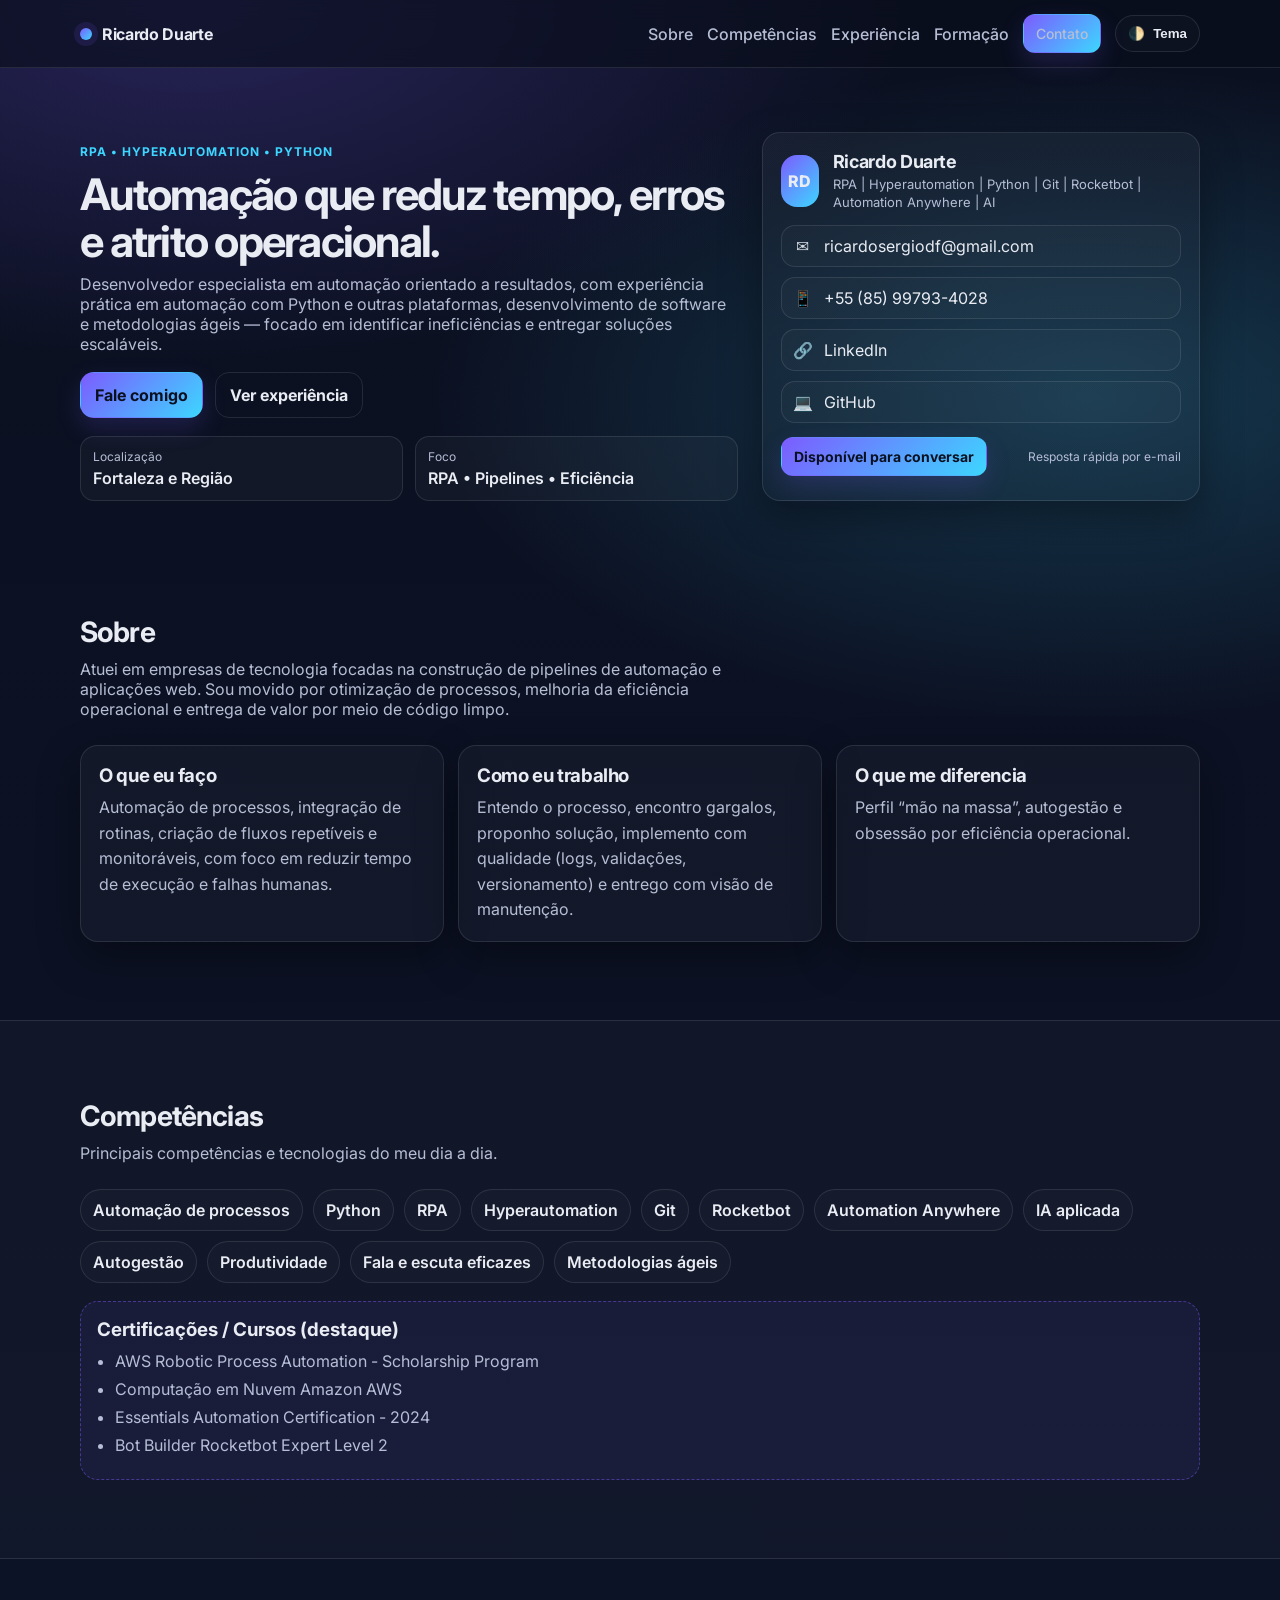
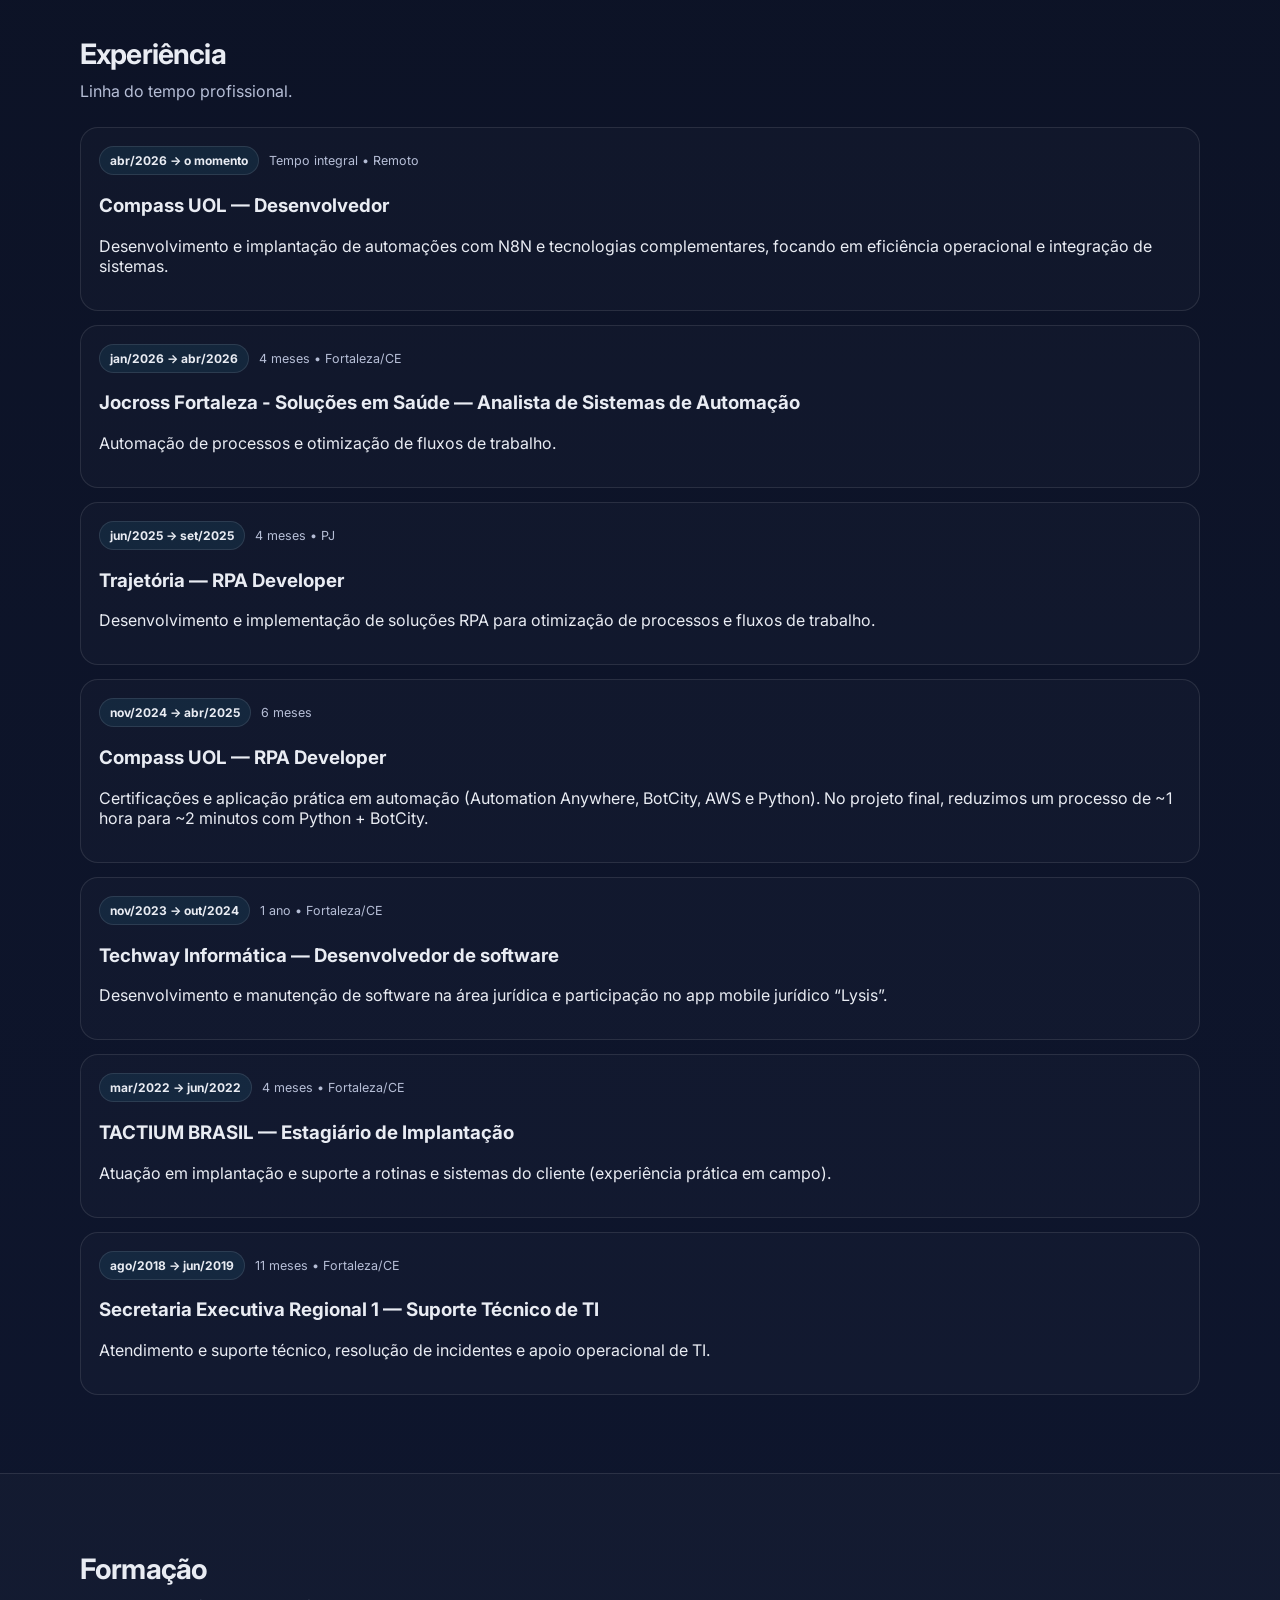
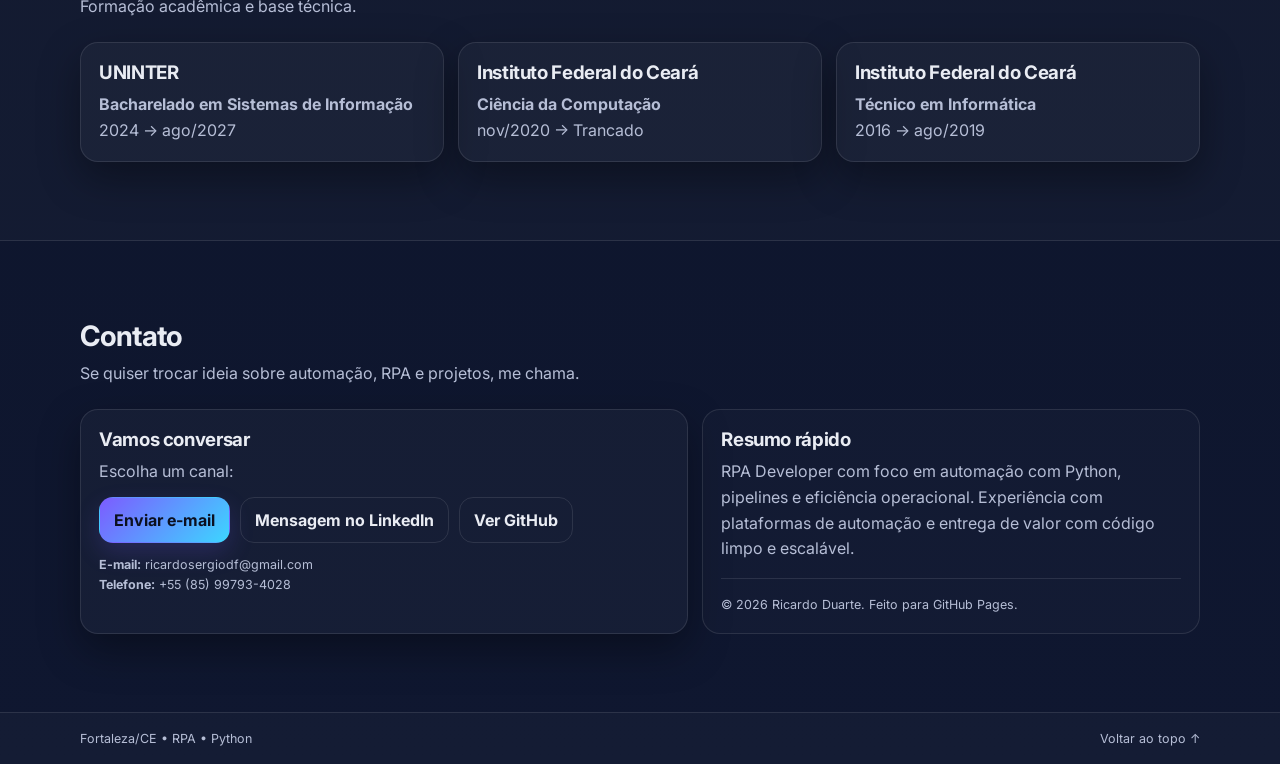
==== commit c2932365: "add: atualização de portfolio" ====
--- a/index.html
+++ b/index.html
@@ -198,6 +198,28 @@
         <div class="timeline">
           <article class="timelineItem">
             <div class="timelineItem__meta">
+              <span class="badge">abr/2026 → o momento</span>
+              <span class="small">Tempo integral • Remoto</span>
+            </div>
+            <h3>Compass UOL — Desenvolvedor</h3>
+            <p>
+              Desenvolvimento e implantação de automações com N8N e tecnologias complementares, focando em eficiência operacional e integração de sistemas.
+            </p>
+          </article>
+
+          <article class="timelineItem">
+            <div class="timelineItem__meta">
+              <span class="badge">jan/2026 → abr/2026</span>
+              <span class="small">4 meses • Fortaleza/CE</span>
+            </div>
+            <h3>Jocross Fortaleza - Soluções em Saúde — Analista de Sistemas de Automação</h3>
+            <p>
+              Automação de processos e otimização de fluxos de trabalho.
+            </p>
+          </article>
+
+          <article class="timelineItem">
+            <div class="timelineItem__meta">
               <span class="badge">jun/2025 → set/2025</span>
               <span class="small">4 meses • PJ</span>
             </div>
